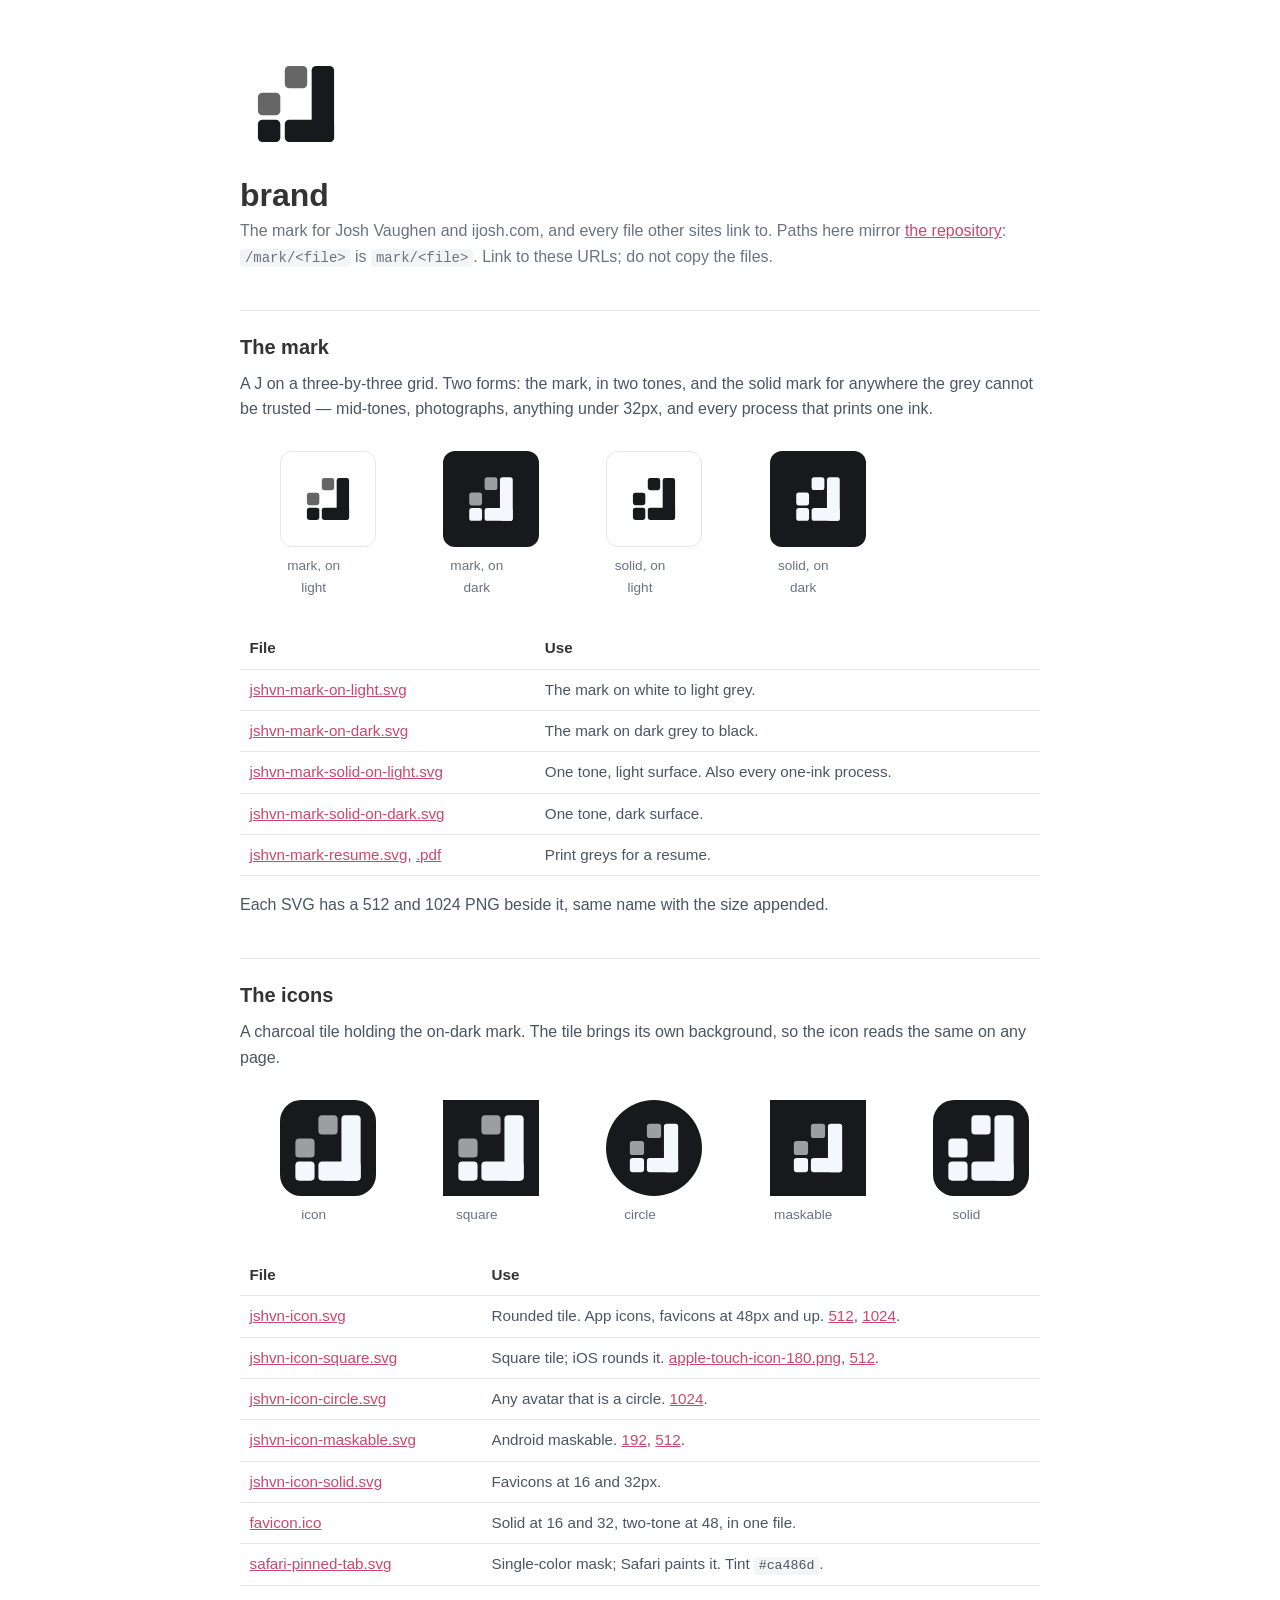
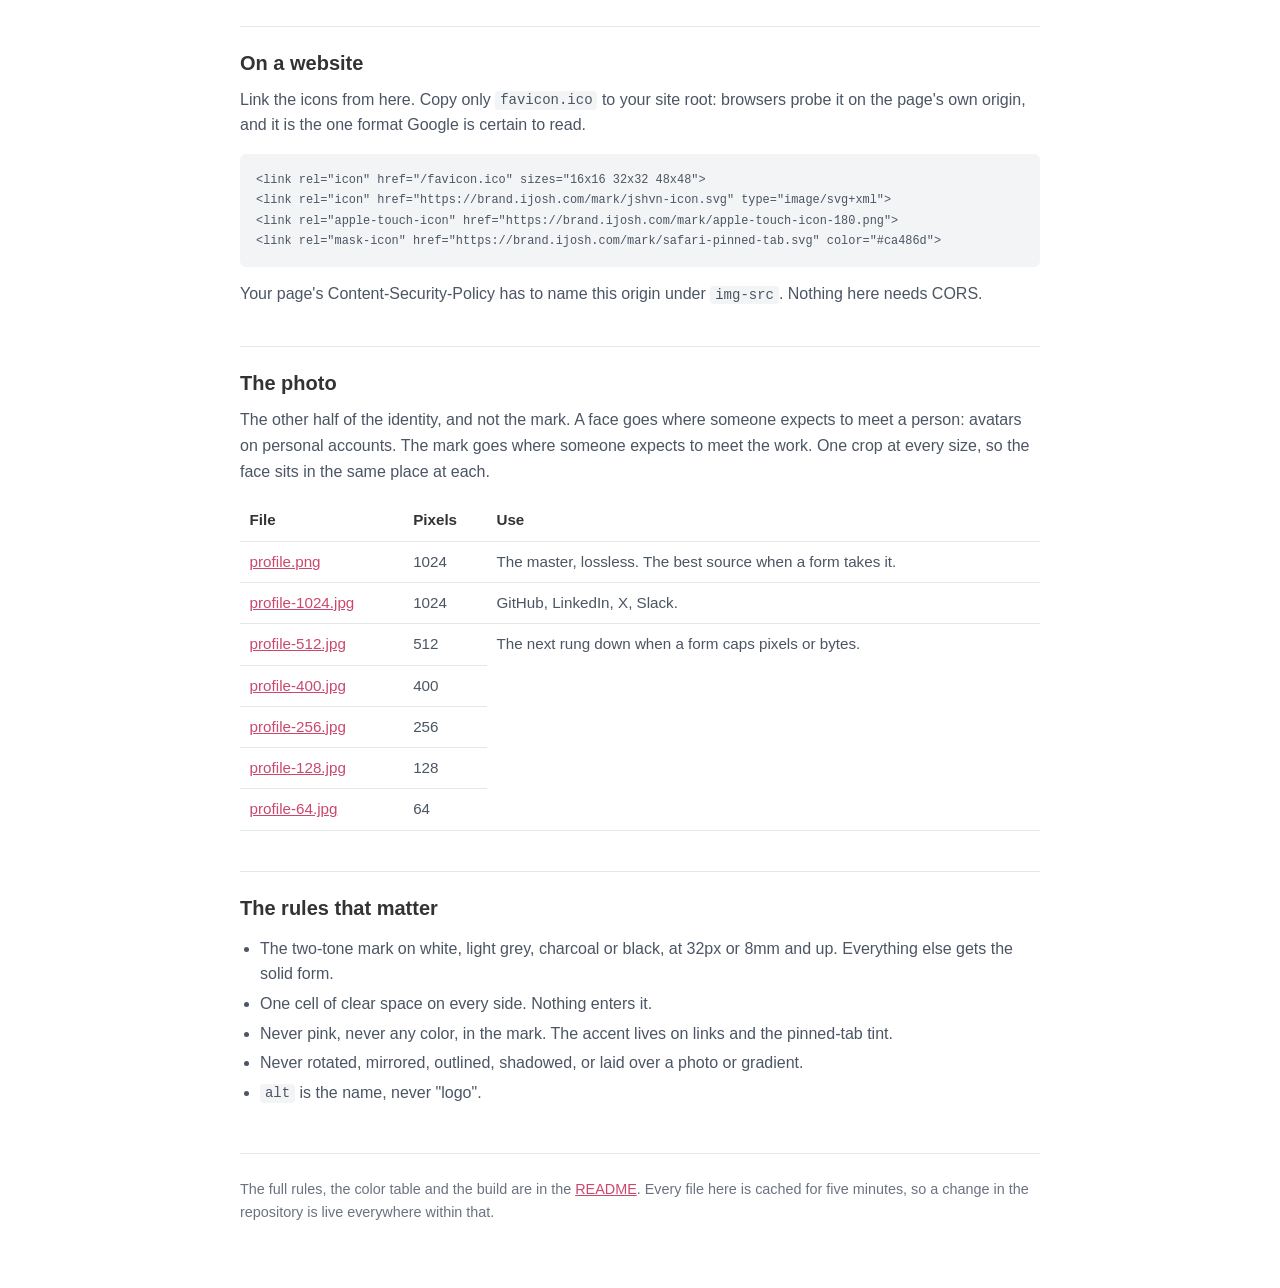
==== src/index.html @ 158d4d17 "feat(site): serve mark/ and photo/ at brand.ijosh.com via Cloudflare Pages A staging script copies t" ====
<!DOCTYPE html>
<html lang="en">
<head>
<meta charset="utf-8">
<meta name="viewport" content="width=device-width, initial-scale=1">
<title>brand</title>
<meta name="description" content="The mark for Josh Vaughen and ijosh.com, the rules for using it, and every file other sites link to.">
<link rel="icon" href="/mark/favicon.ico" sizes="16x16 32x32 48x48">
<link rel="icon" href="/mark/jshvn-icon.svg" type="image/svg+xml">
<style>
  :root {
    color-scheme: light;
    --bg: #ffffff; --text: #333333; --muted: #6b7280; --body: #4b5563;
    --accent: #ca486d; --rule: #e5e7eb; --tile: #17191c; --tile-fg: #f4f7fb; --code: #f3f4f6;
  }
  @media (prefers-color-scheme: dark) {
    :root {
      color-scheme: dark;
      --bg: #17191c; --text: #f4f7fb; --muted: #9aa7b4; --body: #c6d0da;
      --accent: #e98aa3; --rule: #2a2d31; --code: #1f2226;
    }
  }
  * { box-sizing: border-box; }
  body {
    margin: 0; background: var(--bg); color: var(--body);
    font: 16px/1.6 -apple-system, BlinkMacSystemFont, "Segoe UI", Helvetica, Arial, sans-serif;
  }
  main { max-width: 52rem; margin: 0 auto; padding: 3rem 1rem 4rem; }
  h1, h2 { color: var(--text); line-height: 1.2; }
  h1 { font-size: 2rem; margin: 1rem 0 .25rem; }
  h2 { font-size: 1.25rem; margin: 2.5rem 0 .75rem; padding-top: 1.5rem; border-top: 1px solid var(--rule); }
  p { margin: .5rem 0 1rem; }
  a { color: var(--accent); }
  .lede { color: var(--muted); margin-top: 0; }
  header img { display: block; width: 112px; height: 112px; }
  table { border-collapse: collapse; width: 100%; margin: 1rem 0; font-size: .95rem; }
  th, td { text-align: left; vertical-align: top; padding: .5rem .6rem; border-bottom: 1px solid var(--rule); }
  th { color: var(--text); font-weight: 600; }
  td:first-child { white-space: nowrap; }
  code { font: .875em ui-monospace, SFMono-Regular, Menlo, monospace; background: var(--code); padding: .1em .35em; border-radius: 4px; }
  pre { background: var(--code); padding: 1rem; border-radius: 6px; overflow-x: auto; font-size: .85rem; line-height: 1.5; }
  pre code { background: none; padding: 0; }
  .swatches { display: grid; grid-template-columns: repeat(auto-fill, minmax(140px, 1fr)); gap: 1rem; margin: 1rem 0; }
  .swatch { text-align: center; font-size: .85rem; color: var(--muted); }
  .swatch img { display: block; width: 96px; height: 96px; margin: 0 auto .5rem; }
  .swatch.light img { background: #ffffff; padding: 16px; border-radius: 12px; border: 1px solid var(--rule); }
  .swatch.dark img  { background: var(--tile); padding: 16px; border-radius: 12px; }
  ul { padding-left: 1.25rem; }
  li { margin: .25rem 0; }
  footer { margin-top: 3rem; padding-top: 1.5rem; border-top: 1px solid var(--rule); color: var(--muted); font-size: .9rem; }
</style>
</head>
<body>
<main>
  <header>
    <picture>
      <source media="(prefers-color-scheme: dark)" srcset="/mark/jshvn-mark-on-dark.svg">
      <img src="/mark/jshvn-mark-on-light.svg" alt="Josh Vaughen" width="112" height="112">
    </picture>
    <h1>brand</h1>
    <p class="lede">The mark for Josh Vaughen and ijosh.com, and every file other sites link to. Paths here mirror <a href="https://github.com/jshvn/brand">the repository</a>: <code>/mark/&lt;file&gt;</code> is <code>mark/&lt;file&gt;</code>. Link to these URLs; do not copy the files.</p>
  </header>

  <h2>The mark</h2>
  <p>A J on a three-by-three grid. Two forms: the mark, in two tones, and the solid mark for anywhere the grey cannot be trusted &mdash; mid-tones, photographs, anything under 32px, and every process that prints one ink.</p>
  <div class="swatches">
    <figure class="swatch light"><img src="/mark/jshvn-mark-on-light.svg" alt="Josh Vaughen"><figcaption>mark, on light</figcaption></figure>
    <figure class="swatch dark"><img src="/mark/jshvn-mark-on-dark.svg" alt="Josh Vaughen"><figcaption>mark, on dark</figcaption></figure>
    <figure class="swatch light"><img src="/mark/jshvn-mark-solid-on-light.svg" alt="Josh Vaughen"><figcaption>solid, on light</figcaption></figure>
    <figure class="swatch dark"><img src="/mark/jshvn-mark-solid-on-dark.svg" alt="Josh Vaughen"><figcaption>solid, on dark</figcaption></figure>
  </div>
  <table>
    <tr><th>File</th><th>Use</th></tr>
    <tr><td><a href="/mark/jshvn-mark-on-light.svg">jshvn-mark-on-light.svg</a></td><td>The mark on white to light grey.</td></tr>
    <tr><td><a href="/mark/jshvn-mark-on-dark.svg">jshvn-mark-on-dark.svg</a></td><td>The mark on dark grey to black.</td></tr>
    <tr><td><a href="/mark/jshvn-mark-solid-on-light.svg">jshvn-mark-solid-on-light.svg</a></td><td>One tone, light surface. Also every one-ink process.</td></tr>
    <tr><td><a href="/mark/jshvn-mark-solid-on-dark.svg">jshvn-mark-solid-on-dark.svg</a></td><td>One tone, dark surface.</td></tr>
    <tr><td><a href="/mark/jshvn-mark-resume.svg">jshvn-mark-resume.svg</a>, <a href="/mark/jshvn-mark-resume.pdf">.pdf</a></td><td>Print greys for a resume.</td></tr>
  </table>
  <p>Each SVG has a 512 and 1024 PNG beside it, same name with the size appended.</p>

  <h2>The icons</h2>
  <p>A charcoal tile holding the on-dark mark. The tile brings its own background, so the icon reads the same on any page.</p>
  <div class="swatches">
    <figure class="swatch"><img src="/mark/jshvn-icon.svg" alt="Josh Vaughen"><figcaption>icon</figcaption></figure>
    <figure class="swatch"><img src="/mark/jshvn-icon-square.svg" alt="Josh Vaughen"><figcaption>square</figcaption></figure>
    <figure class="swatch"><img src="/mark/jshvn-icon-circle.svg" alt="Josh Vaughen"><figcaption>circle</figcaption></figure>
    <figure class="swatch"><img src="/mark/jshvn-icon-maskable.svg" alt="Josh Vaughen"><figcaption>maskable</figcaption></figure>
    <figure class="swatch"><img src="/mark/jshvn-icon-solid.svg" alt="Josh Vaughen"><figcaption>solid</figcaption></figure>
  </div>
  <table>
    <tr><th>File</th><th>Use</th></tr>
    <tr><td><a href="/mark/jshvn-icon.svg">jshvn-icon.svg</a></td><td>Rounded tile. App icons, favicons at 48px and up. <a href="/mark/jshvn-icon-512.png">512</a>, <a href="/mark/jshvn-icon-1024.png">1024</a>.</td></tr>
    <tr><td><a href="/mark/jshvn-icon-square.svg">jshvn-icon-square.svg</a></td><td>Square tile; iOS rounds it. <a href="/mark/apple-touch-icon-180.png">apple-touch-icon-180.png</a>, <a href="/mark/jshvn-icon-square-512.png">512</a>.</td></tr>
    <tr><td><a href="/mark/jshvn-icon-circle.svg">jshvn-icon-circle.svg</a></td><td>Any avatar that is a circle. <a href="/mark/jshvn-icon-circle-1024.png">1024</a>.</td></tr>
    <tr><td><a href="/mark/jshvn-icon-maskable.svg">jshvn-icon-maskable.svg</a></td><td>Android maskable. <a href="/mark/jshvn-icon-maskable-192.png">192</a>, <a href="/mark/jshvn-icon-maskable-512.png">512</a>.</td></tr>
    <tr><td><a href="/mark/jshvn-icon-solid.svg">jshvn-icon-solid.svg</a></td><td>Favicons at 16 and 32px.</td></tr>
    <tr><td><a href="/mark/favicon.ico">favicon.ico</a></td><td>Solid at 16 and 32, two-tone at 48, in one file.</td></tr>
    <tr><td><a href="/mark/safari-pinned-tab.svg">safari-pinned-tab.svg</a></td><td>Single-color mask; Safari paints it. Tint <code>#ca486d</code>.</td></tr>
  </table>

  <h2>On a website</h2>
  <p>Link the icons from here. Copy only <code>favicon.ico</code> to your site root: browsers probe it on the page's own origin, and it is the one format Google is certain to read.</p>
<pre><code>&lt;link rel="icon" href="/favicon.ico" sizes="16x16 32x32 48x48"&gt;
&lt;link rel="icon" href="https://brand.ijosh.com/mark/jshvn-icon.svg" type="image/svg+xml"&gt;
&lt;link rel="apple-touch-icon" href="https://brand.ijosh.com/mark/apple-touch-icon-180.png"&gt;
&lt;link rel="mask-icon" href="https://brand.ijosh.com/mark/safari-pinned-tab.svg" color="#ca486d"&gt;</code></pre>
  <p>Your page's Content-Security-Policy has to name this origin under <code>img-src</code>. Nothing here needs CORS.</p>

  <h2>The photo</h2>
  <p>The other half of the identity, and not the mark. A face goes where someone expects to meet a person: avatars on personal accounts. The mark goes where someone expects to meet the work. One crop at every size, so the face sits in the same place at each.</p>
  <table>
    <tr><th>File</th><th>Pixels</th><th>Use</th></tr>
    <tr><td><a href="/photo/profile.png">profile.png</a></td><td>1024</td><td>The master, lossless. The best source when a form takes it.</td></tr>
    <tr><td><a href="/photo/profile-1024.jpg">profile-1024.jpg</a></td><td>1024</td><td>GitHub, LinkedIn, X, Slack.</td></tr>
    <tr><td><a href="/photo/profile-512.jpg">profile-512.jpg</a></td><td>512</td><td rowspan="5">The next rung down when a form caps pixels or bytes.</td></tr>
    <tr><td><a href="/photo/profile-400.jpg">profile-400.jpg</a></td><td>400</td></tr>
    <tr><td><a href="/photo/profile-256.jpg">profile-256.jpg</a></td><td>256</td></tr>
    <tr><td><a href="/photo/profile-128.jpg">profile-128.jpg</a></td><td>128</td></tr>
    <tr><td><a href="/photo/profile-64.jpg">profile-64.jpg</a></td><td>64</td></tr>
  </table>

  <h2>The rules that matter</h2>
  <ul>
    <li>The two-tone mark on white, light grey, charcoal or black, at 32px or 8mm and up. Everything else gets the solid form.</li>
    <li>One cell of clear space on every side. Nothing enters it.</li>
    <li>Never pink, never any color, in the mark. The accent lives on links and the pinned-tab tint.</li>
    <li>Never rotated, mirrored, outlined, shadowed, or laid over a photo or gradient.</li>
    <li><code>alt</code> is the name, never "logo".</li>
  </ul>

  <footer>
    The full rules, the color table and the build are in the <a href="https://github.com/jshvn/brand#readme">README</a>. Every file here is cached for five minutes, so a change in the repository is live everywhere within that.
  </footer>
</main>
</body>
</html>
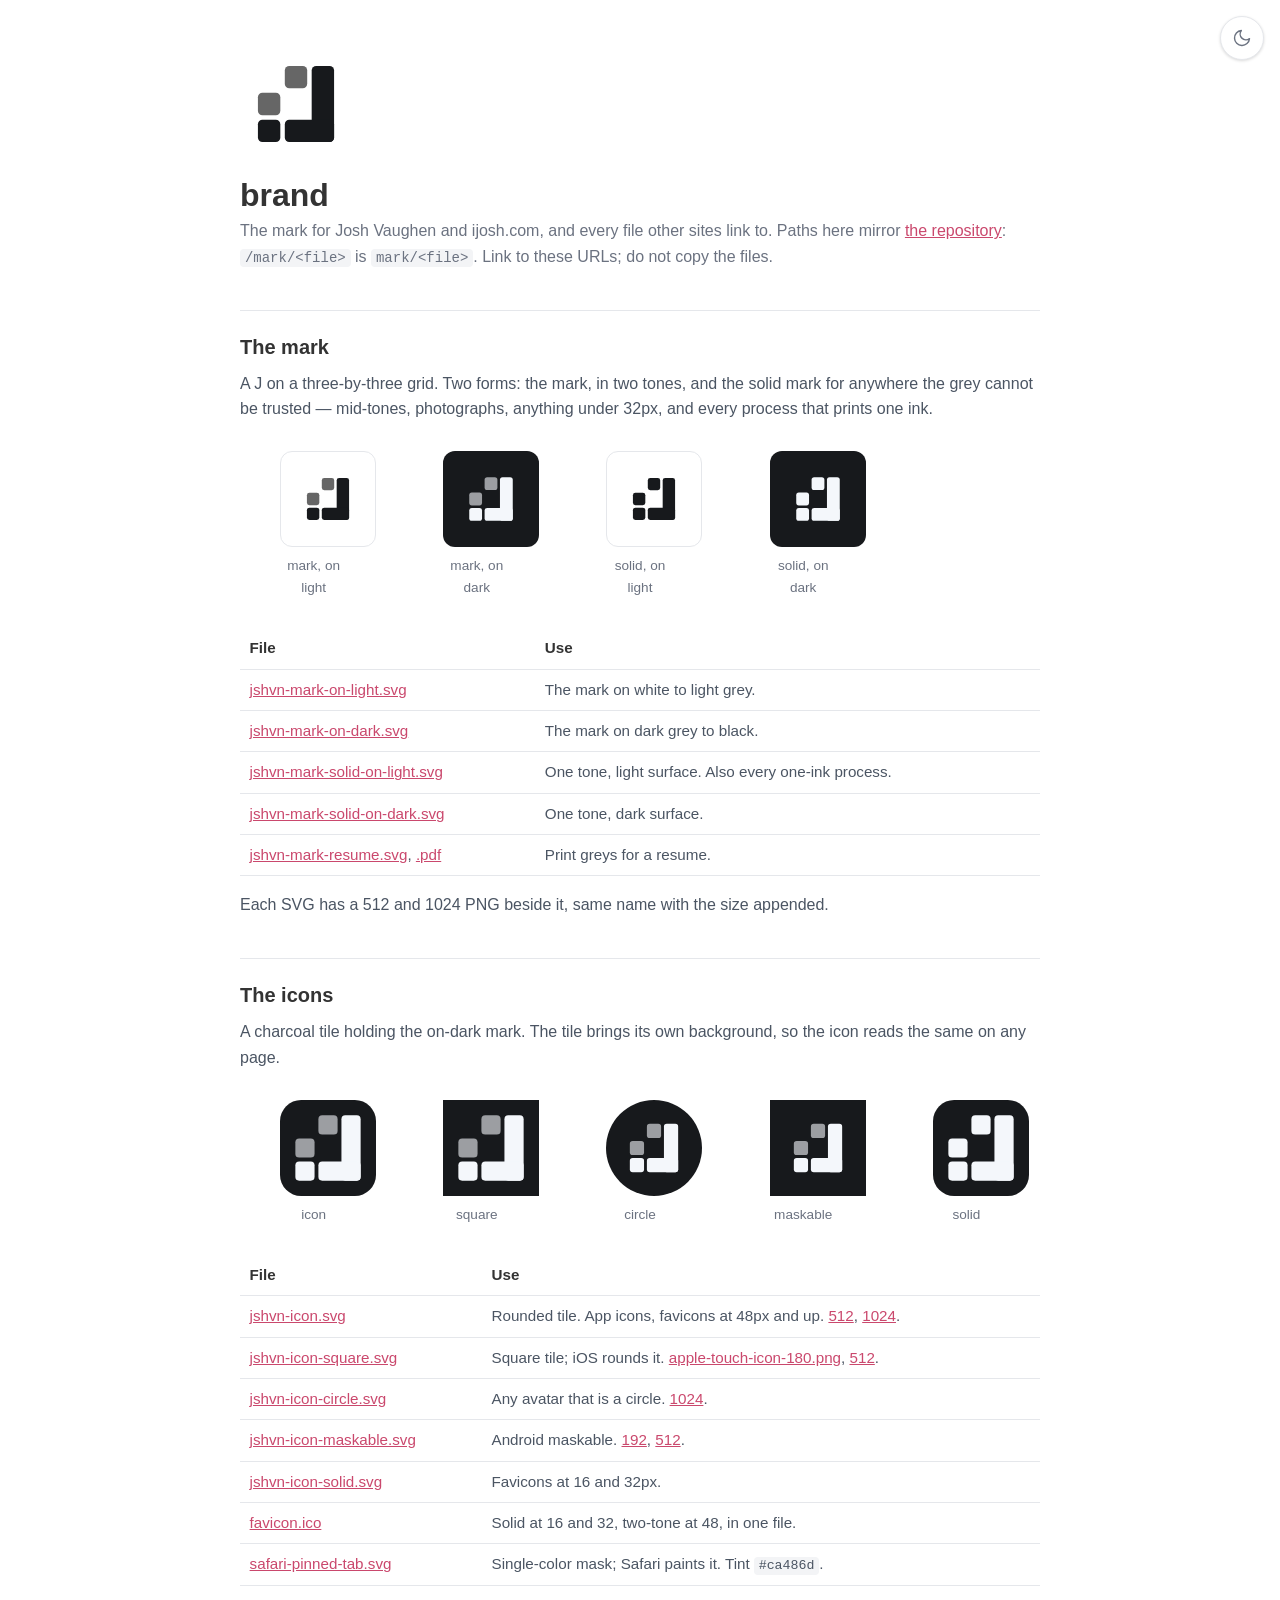
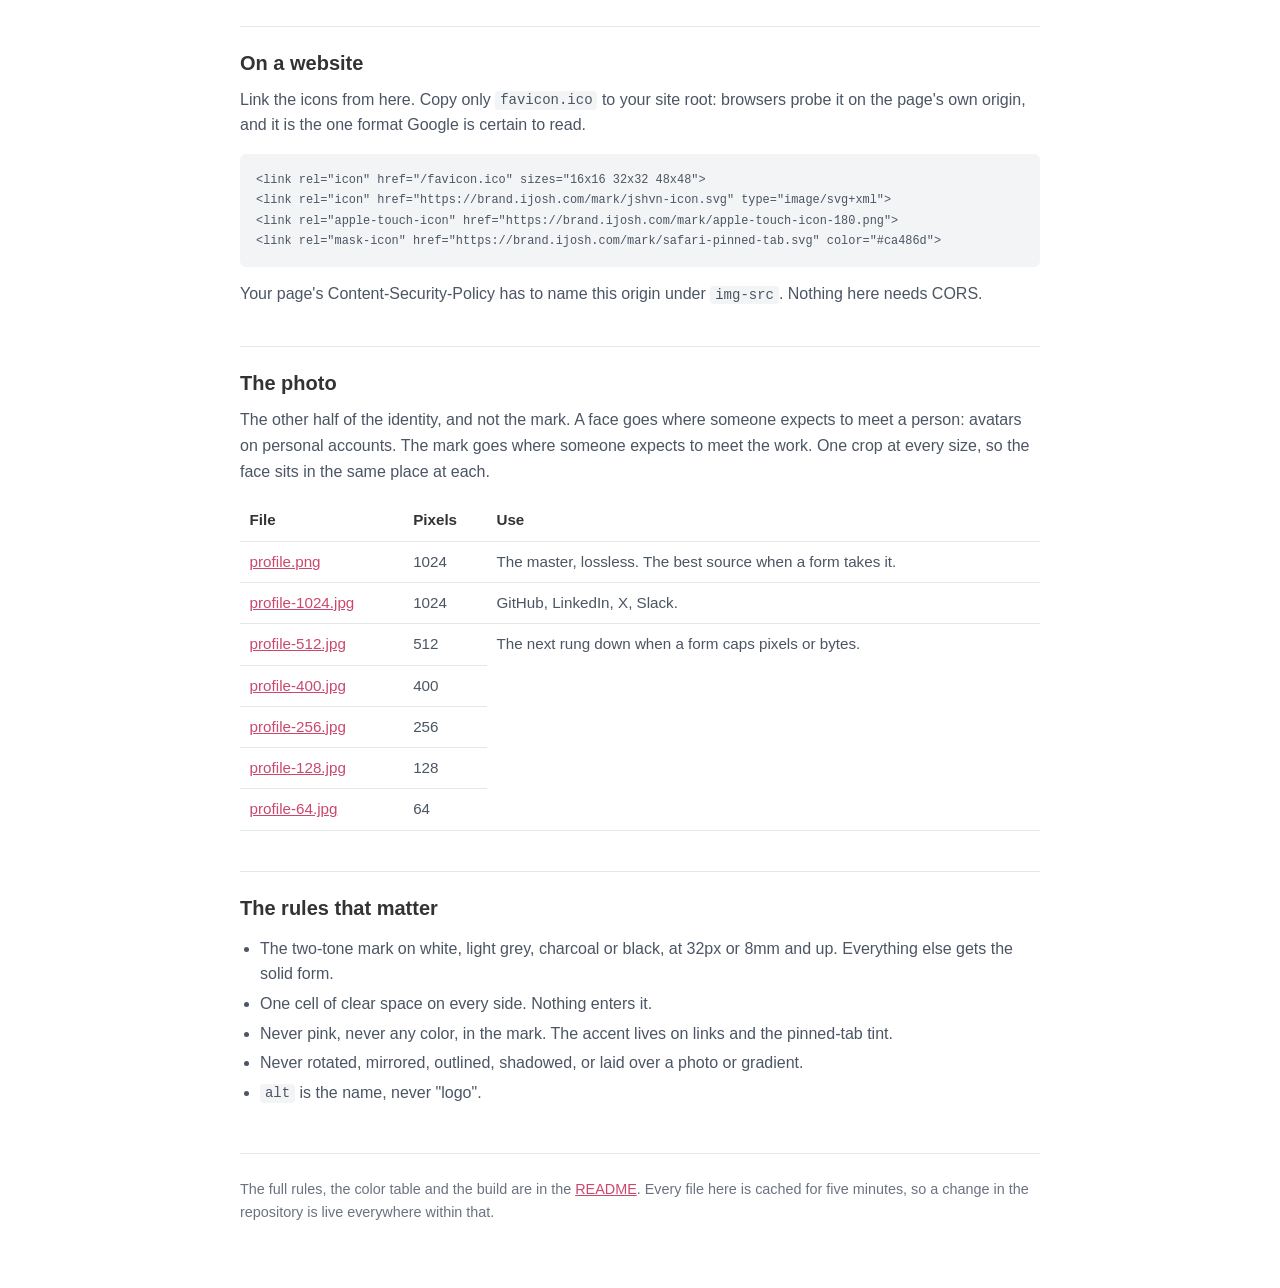
==== commit 1a158906: "feat(site): add a theme toggle to the brand index page The page followed prefers-color-scheme with n" ====
--- a/src/index.html
+++ b/src/index.html
@@ -7,19 +7,36 @@
 <meta name="description" content="The mark for Josh Vaughen and ijosh.com, the rules for using it, and every file other sites link to.">
 <link rel="icon" href="/mark/favicon.ico" sizes="16x16 32x32 48x48">
 <link rel="icon" href="/mark/jshvn-icon.svg" type="image/svg+xml">
+<script>
+  // Before first paint, so a remembered theme never flashes the other one.
+  try { if (localStorage.theme) document.documentElement.dataset.theme = localStorage.theme; } catch (e) {}
+</script>
 <style>
   :root {
     color-scheme: light;
     --bg: #ffffff; --text: #333333; --muted: #6b7280; --body: #4b5563;
     --accent: #ca486d; --rule: #e5e7eb; --tile: #17191c; --tile-fg: #f4f7fb; --code: #f3f4f6;
+    --on-light: block; --on-dark: none;
   }
+  /* The system preference, unless the toggle has pinned the page to light. */
   @media (prefers-color-scheme: dark) {
-    :root {
+    :root:not([data-theme="light"]) {
       color-scheme: dark;
       --bg: #17191c; --text: #f4f7fb; --muted: #9aa7b4; --body: #c6d0da;
       --accent: #e98aa3; --rule: #2a2d31; --code: #1f2226;
+      --on-light: none; --on-dark: block;
     }
   }
+  :root[data-theme="dark"] {
+    color-scheme: dark;
+    --bg: #17191c; --text: #f4f7fb; --muted: #9aa7b4; --body: #c6d0da;
+    --accent: #e98aa3; --rule: #2a2d31; --code: #1f2226;
+    --on-light: none; --on-dark: block;
+  }
+  /* Artwork that comes in two cuts. CSS cannot swap an image source, so both ship
+     and the theme picks one; display:none keeps the other out of the a11y tree. */
+  .on-light { display: var(--on-light); }
+  .on-dark { display: var(--on-dark); }
   * { box-sizing: border-box; }
   body {
     margin: 0; background: var(--bg); color: var(--body);
@@ -32,7 +49,7 @@
   p { margin: .5rem 0 1rem; }
   a { color: var(--accent); }
   .lede { color: var(--muted); margin-top: 0; }
-  header img { display: block; width: 112px; height: 112px; }
+  header img { width: 112px; height: 112px; }
   table { border-collapse: collapse; width: 100%; margin: 1rem 0; font-size: .95rem; }
   th, td { text-align: left; vertical-align: top; padding: .5rem .6rem; border-bottom: 1px solid var(--rule); }
   th { color: var(--text); font-weight: 600; }
@@ -47,16 +64,23 @@
   .swatch.dark img  { background: var(--tile); padding: 16px; border-radius: 12px; }
   ul { padding-left: 1.25rem; }
   li { margin: .25rem 0; }
+  #theme {
+    position: fixed; top: 1rem; right: 1rem; width: 2.75rem; height: 2.75rem; padding: 0;
+    display: grid; place-items: center; cursor: pointer;
+    background: var(--bg); color: var(--muted);
+    border: 1px solid var(--rule); border-radius: 50%; box-shadow: 0 1px 3px rgb(0 0 0 / .15);
+  }
+  #theme:hover { color: var(--text); }
+  #theme:focus-visible { outline: 2px solid var(--accent); outline-offset: 2px; }
+  #theme[hidden] { display: none; }
   footer { margin-top: 3rem; padding-top: 1.5rem; border-top: 1px solid var(--rule); color: var(--muted); font-size: .9rem; }
 </style>
 </head>
 <body>
 <main>
   <header>
-    <picture>
-      <source media="(prefers-color-scheme: dark)" srcset="/mark/jshvn-mark-on-dark.svg">
-      <img src="/mark/jshvn-mark-on-light.svg" alt="Josh Vaughen" width="112" height="112">
-    </picture>
+    <img class="on-light" src="/mark/jshvn-mark-on-light.svg" alt="Josh Vaughen" width="112" height="112">
+    <img class="on-dark" src="/mark/jshvn-mark-on-dark.svg" alt="Josh Vaughen" width="112" height="112">
     <h1>brand</h1>
     <p class="lede">The mark for Josh Vaughen and ijosh.com, and every file other sites link to. Paths here mirror <a href="https://github.com/jshvn/brand">the repository</a>: <code>/mark/&lt;file&gt;</code> is <code>mark/&lt;file&gt;</code>. Link to these URLs; do not copy the files.</p>
   </header>
@@ -133,5 +157,22 @@
     The full rules, the color table and the build are in the <a href="https://github.com/jshvn/brand#readme">README</a>. Every file here is cached for five minutes, so a change in the repository is live everywhere within that.
   </footer>
 </main>
+
+<button id="theme" type="button" aria-label="Switch between the light and dark theme" hidden>
+  <svg class="on-light" width="20" height="20" viewBox="0 0 24 24" fill="none" stroke="currentColor" stroke-width="1.7" stroke-linecap="round" stroke-linejoin="round" aria-hidden="true"><path d="M21 12.8A9 9 0 1 1 11.2 3a7 7 0 0 0 9.8 9.8z"/></svg>
+  <svg class="on-dark" width="20" height="20" viewBox="0 0 24 24" fill="none" stroke="currentColor" stroke-width="1.7" stroke-linecap="round" stroke-linejoin="round" aria-hidden="true"><circle cx="12" cy="12" r="4.2"/><path d="M12 2v2.4M12 19.6V22M2 12h2.4M19.6 12H22M4.9 4.9l1.7 1.7M17.4 17.4l1.7 1.7M19.1 4.9l-1.7 1.7M6.6 17.4l-1.7 1.7"/></svg>
+</button>
+<script>
+  // The toggle only works with script, so it only appears with script.
+  const button = document.getElementById("theme");
+  button.hidden = false;
+  button.addEventListener("click", () => {
+    // color-scheme is set by both themes, so the computed value is what the reader
+    // is looking at right now -- system preference included, on the first click.
+    const next = getComputedStyle(document.documentElement).colorScheme === "dark" ? "light" : "dark";
+    document.documentElement.dataset.theme = next;
+    try { localStorage.theme = next; } catch (e) {}
+  });
+</script>
 </body>
 </html>
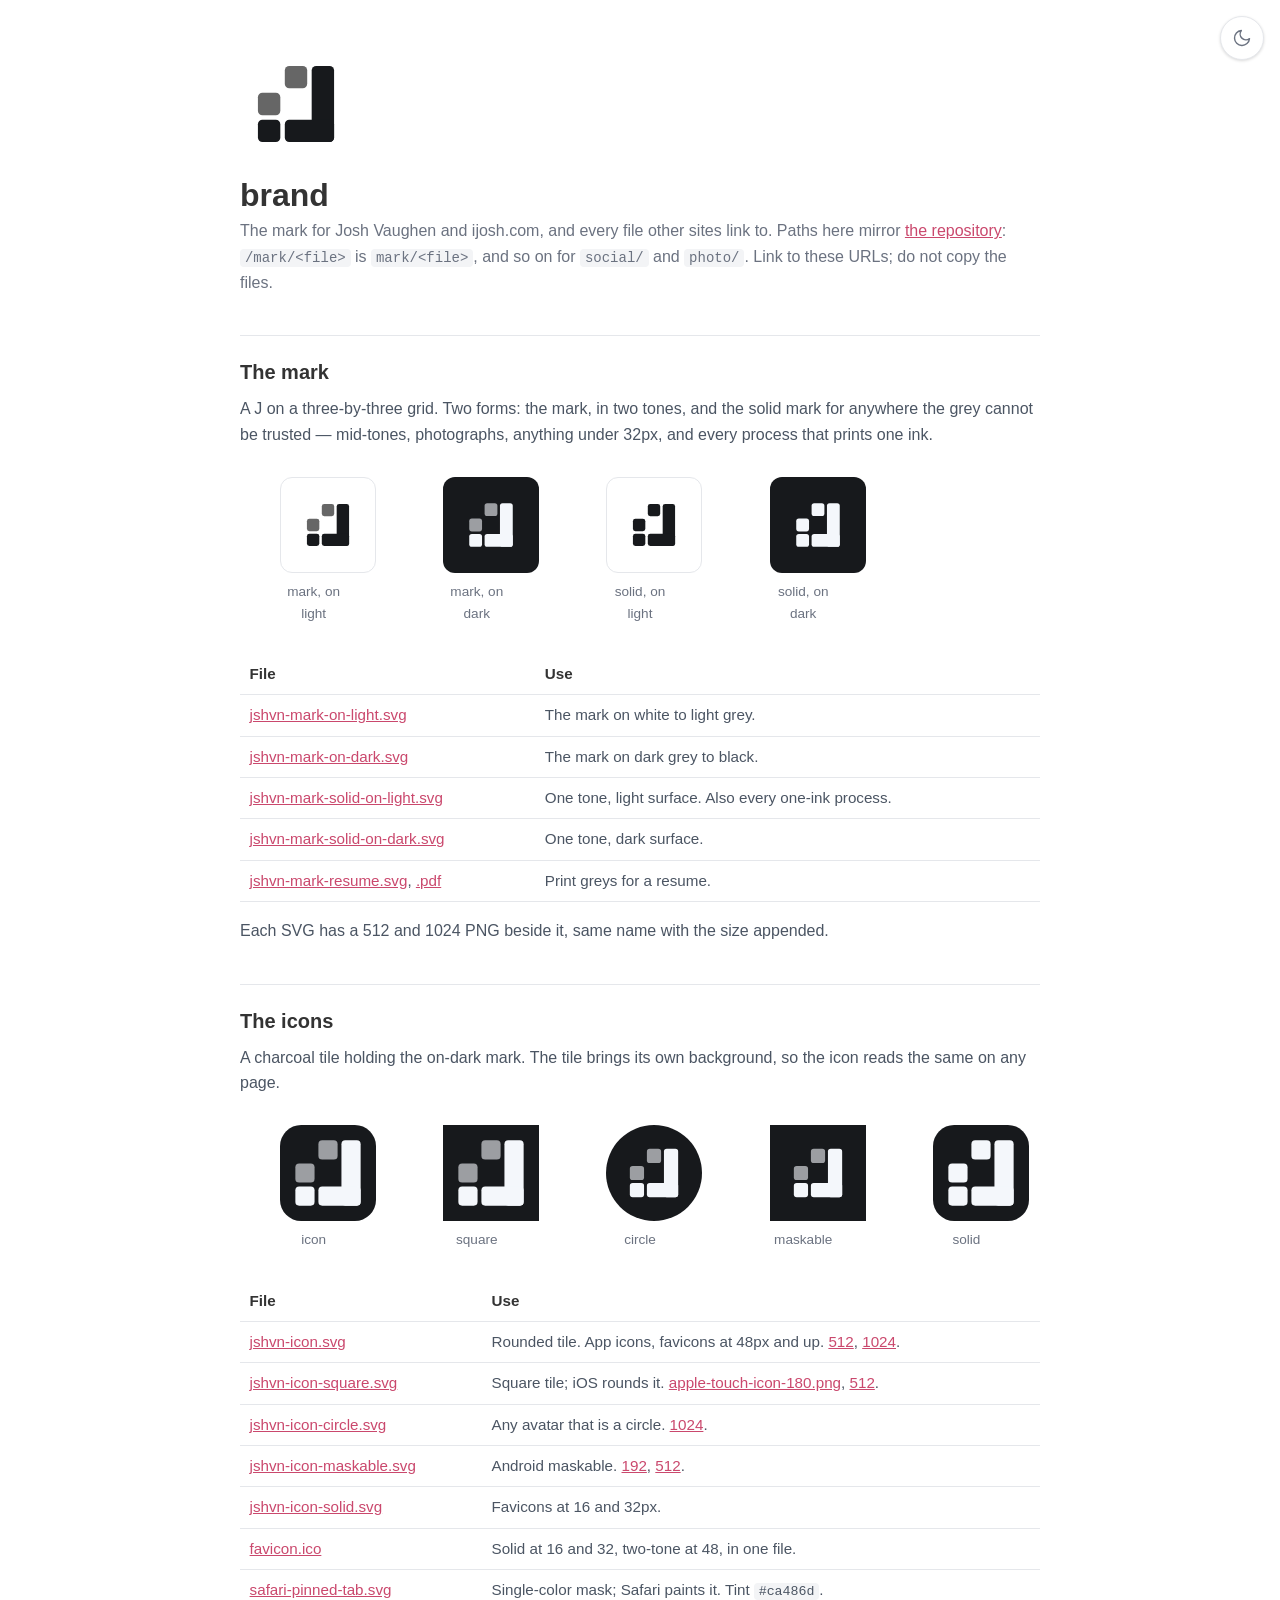
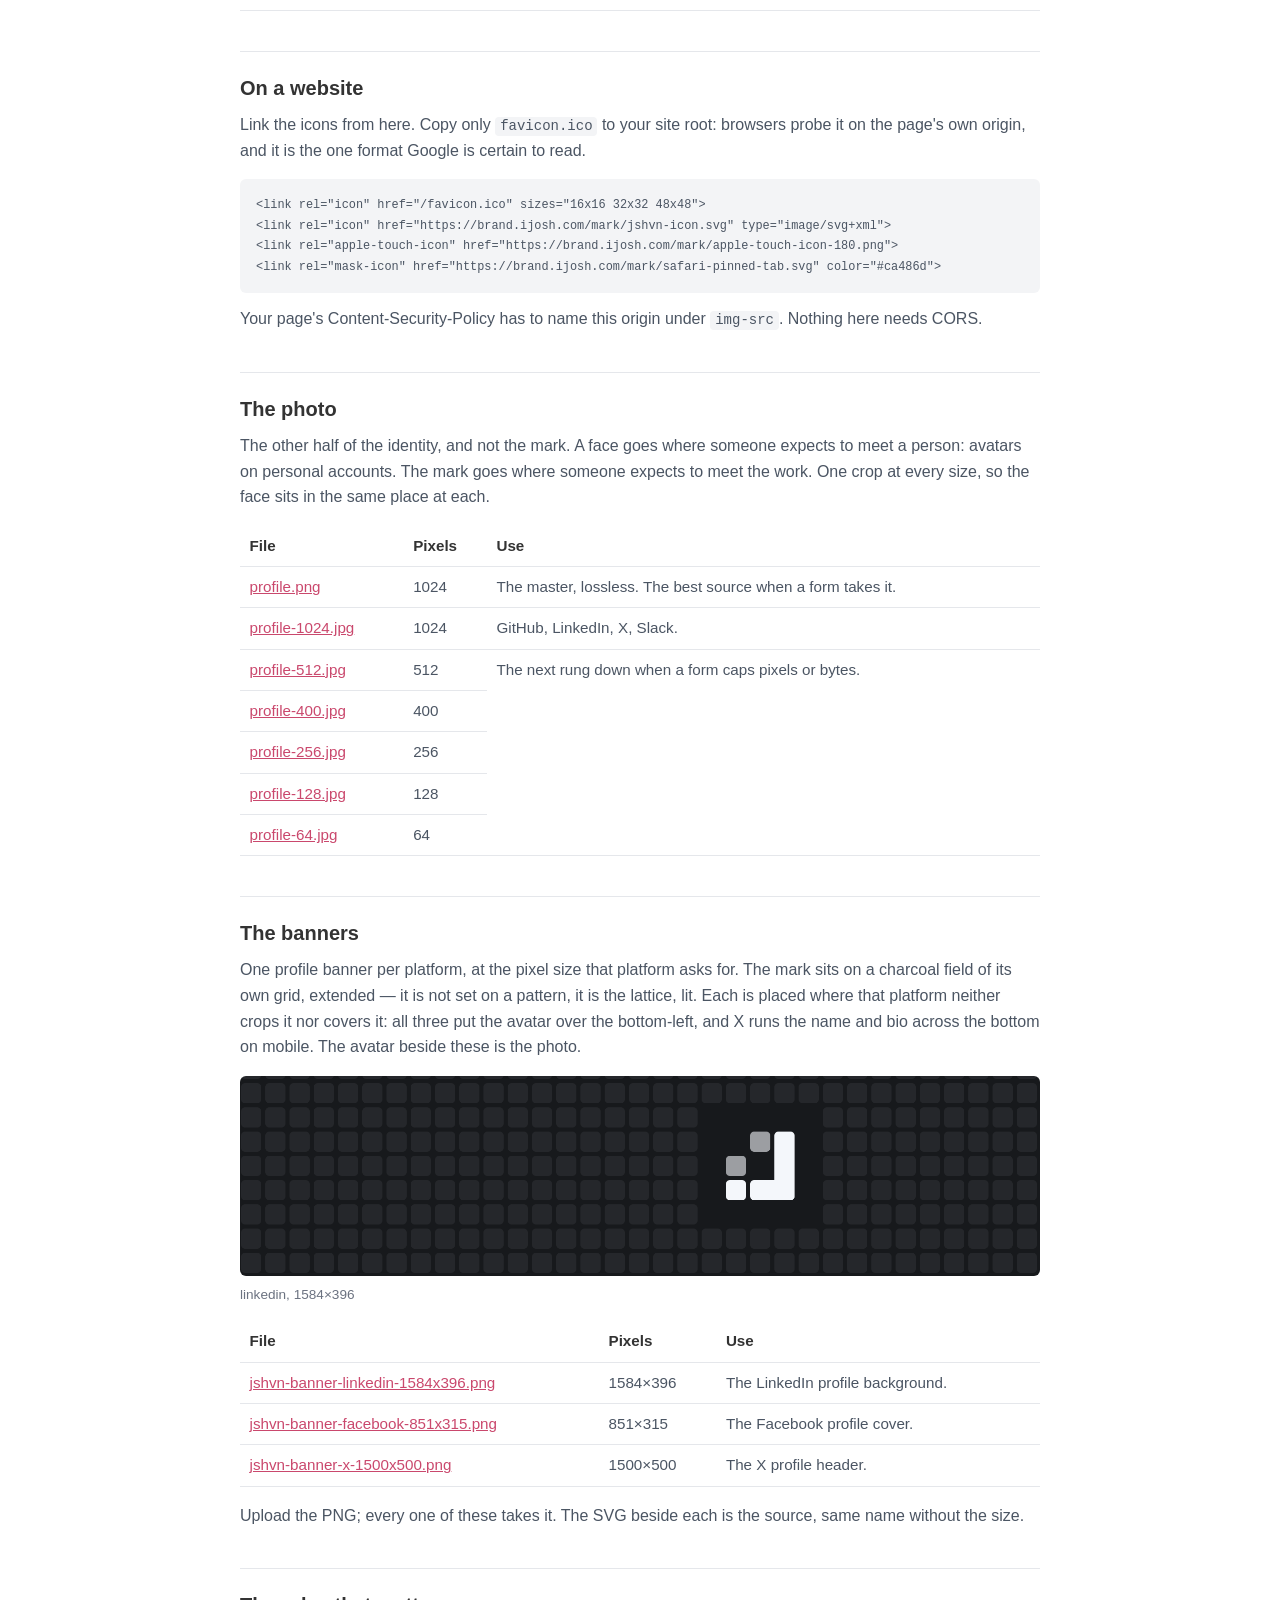
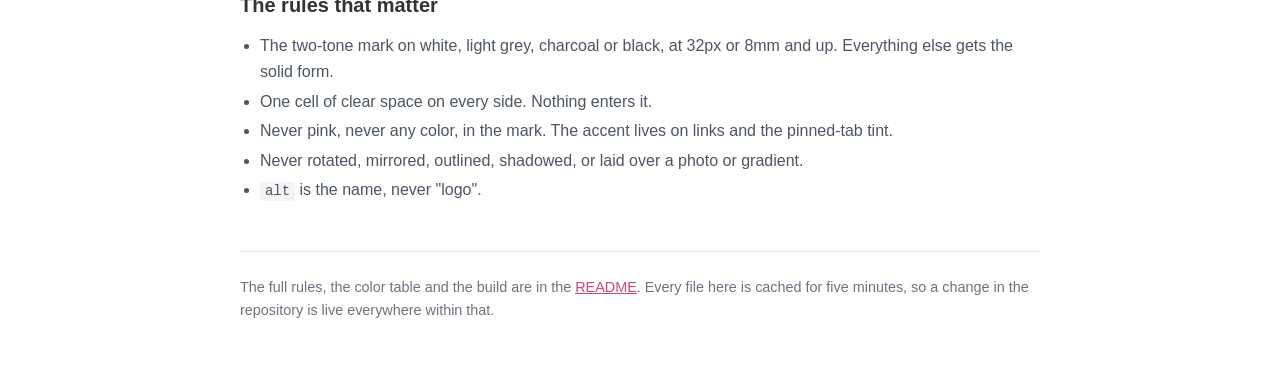
==== commit a040d7ec: "feat(social): add LinkedIn, Facebook and X profile banners Each banner sets the mark on a charcoal f" ====
--- a/src/index.html
+++ b/src/index.html
@@ -62,6 +62,9 @@
   .swatch img { display: block; width: 96px; height: 96px; margin: 0 auto .5rem; }
   .swatch.light img { background: #ffffff; padding: 16px; border-radius: 12px; border: 1px solid var(--rule); }
   .swatch.dark img  { background: var(--tile); padding: 16px; border-radius: 12px; }
+  .banner { margin: 1rem 0; }
+  .banner img { display: block; width: 100%; height: auto; border-radius: 6px; }
+  .banner figcaption { color: var(--muted); font-size: .85rem; margin-top: .5rem; }
   ul { padding-left: 1.25rem; }
   li { margin: .25rem 0; }
   #theme {
@@ -82,7 +85,7 @@
     <img class="on-light" src="/mark/jshvn-mark-on-light.svg" alt="Josh Vaughen" width="112" height="112">
     <img class="on-dark" src="/mark/jshvn-mark-on-dark.svg" alt="Josh Vaughen" width="112" height="112">
     <h1>brand</h1>
-    <p class="lede">The mark for Josh Vaughen and ijosh.com, and every file other sites link to. Paths here mirror <a href="https://github.com/jshvn/brand">the repository</a>: <code>/mark/&lt;file&gt;</code> is <code>mark/&lt;file&gt;</code>. Link to these URLs; do not copy the files.</p>
+    <p class="lede">The mark for Josh Vaughen and ijosh.com, and every file other sites link to. Paths here mirror <a href="https://github.com/jshvn/brand">the repository</a>: <code>/mark/&lt;file&gt;</code> is <code>mark/&lt;file&gt;</code>, and so on for <code>social/</code> and <code>photo/</code>. Link to these URLs; do not copy the files.</p>
   </header>
 
   <h2>The mark</h2>
@@ -144,6 +147,20 @@
     <tr><td><a href="/photo/profile-64.jpg">profile-64.jpg</a></td><td>64</td></tr>
   </table>
 
+  <h2>The banners</h2>
+  <p>One profile banner per platform, at the pixel size that platform asks for. The mark sits on a charcoal field of its own grid, extended &mdash; it is not set on a pattern, it is the lattice, lit. Each is placed where that platform neither crops it nor covers it: all three put the avatar over the bottom-left, and X runs the name and bio across the bottom on mobile. The avatar beside these is the photo.</p>
+  <figure class="banner">
+    <img src="/social/jshvn-banner-linkedin-1584x396.png" alt="Josh Vaughen" width="1584" height="396">
+    <figcaption>linkedin, 1584&times;396</figcaption>
+  </figure>
+  <table>
+    <tr><th>File</th><th>Pixels</th><th>Use</th></tr>
+    <tr><td><a href="/social/jshvn-banner-linkedin-1584x396.png">jshvn-banner-linkedin-1584x396.png</a></td><td>1584&times;396</td><td>The LinkedIn profile background.</td></tr>
+    <tr><td><a href="/social/jshvn-banner-facebook-851x315.png">jshvn-banner-facebook-851x315.png</a></td><td>851&times;315</td><td>The Facebook profile cover.</td></tr>
+    <tr><td><a href="/social/jshvn-banner-x-1500x500.png">jshvn-banner-x-1500x500.png</a></td><td>1500&times;500</td><td>The X profile header.</td></tr>
+  </table>
+  <p>Upload the PNG; every one of these takes it. The SVG beside each is the source, same name without the size.</p>
+
   <h2>The rules that matter</h2>
   <ul>
     <li>The two-tone mark on white, light grey, charcoal or black, at 32px or 8mm and up. Everything else gets the solid form.</li>
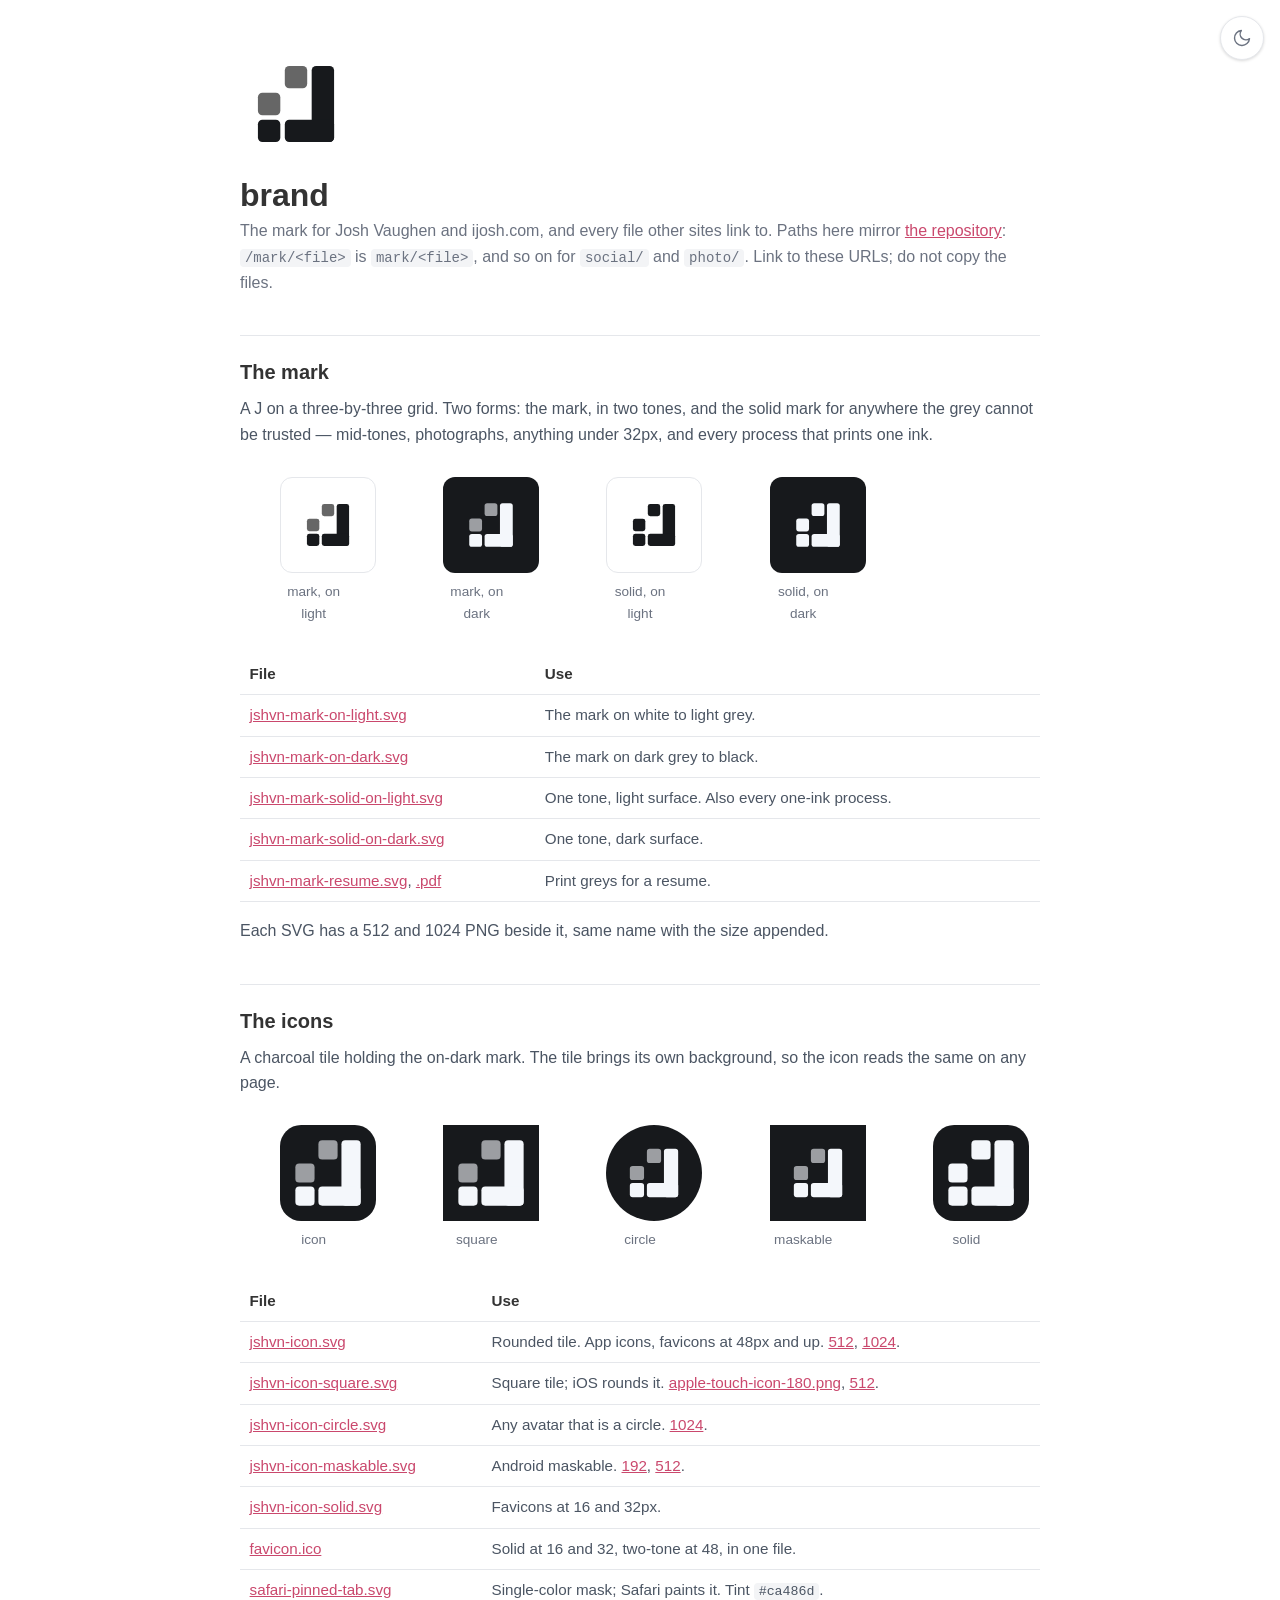
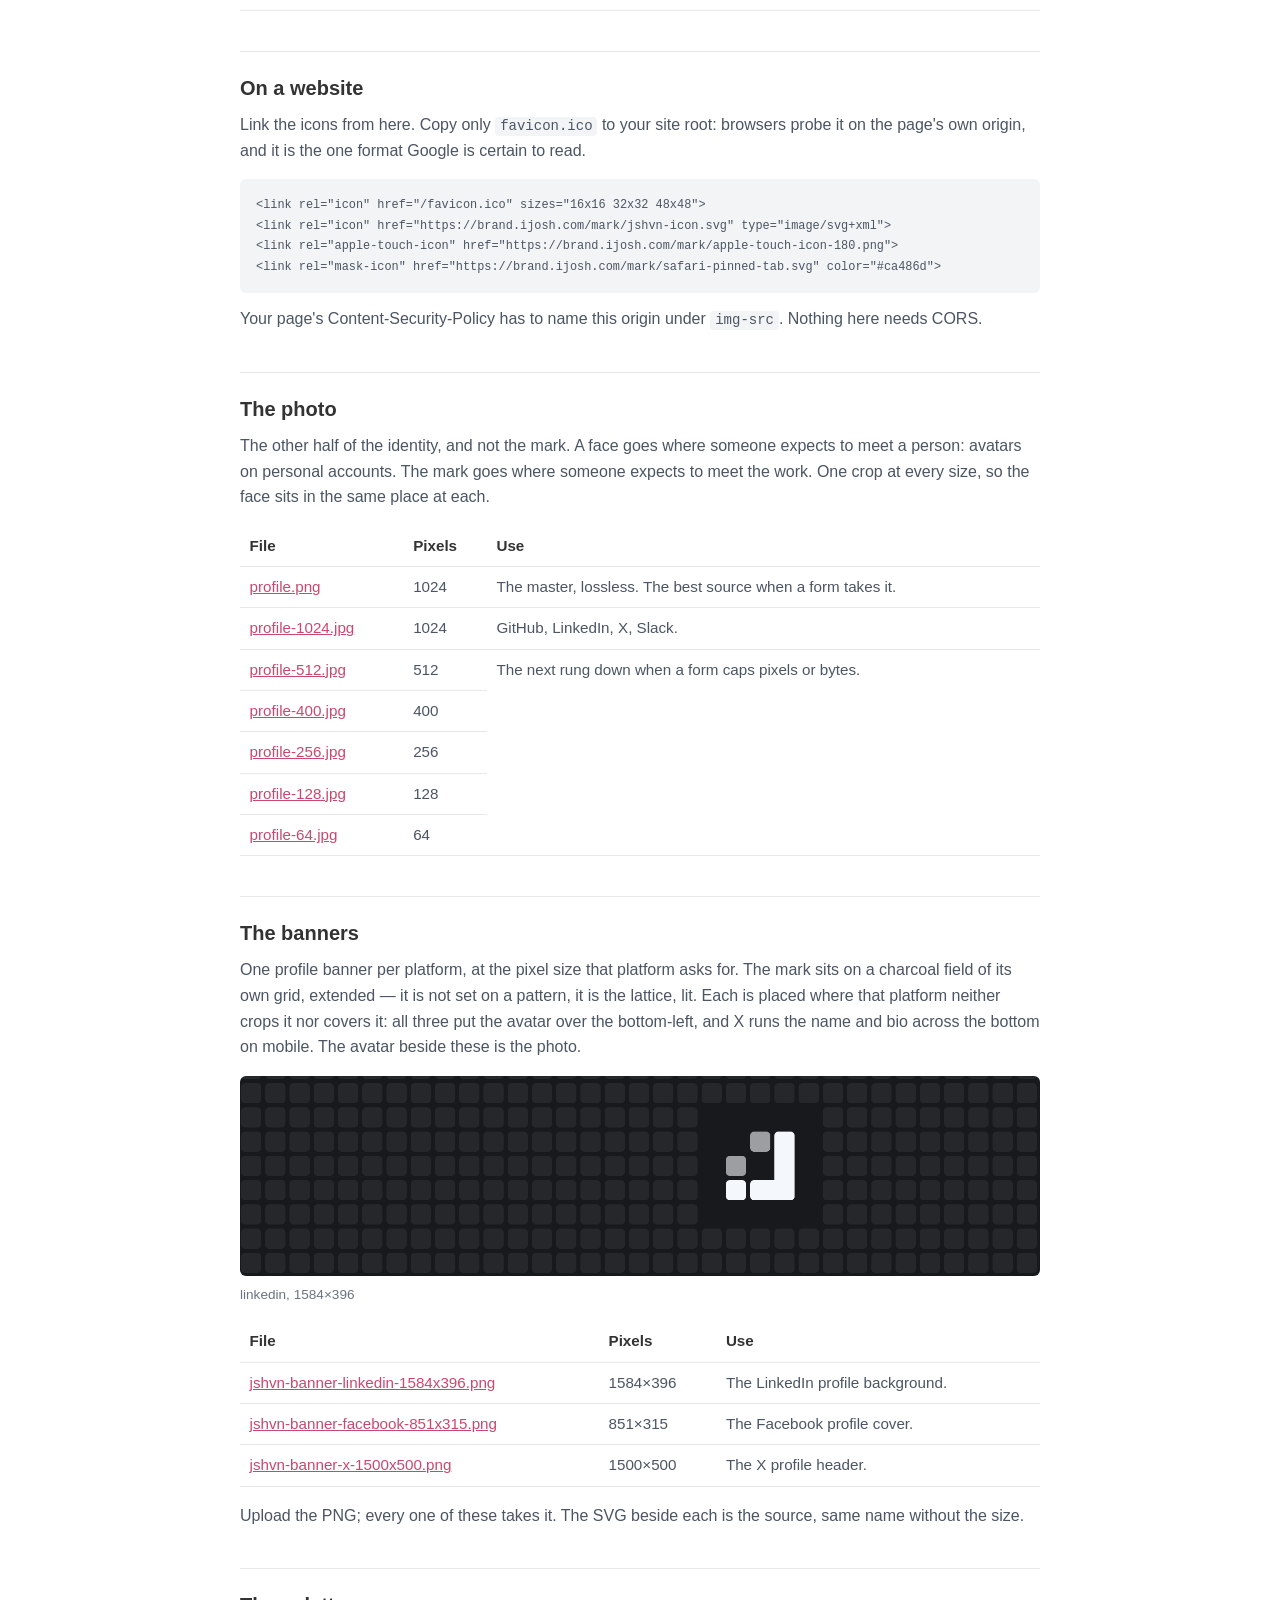
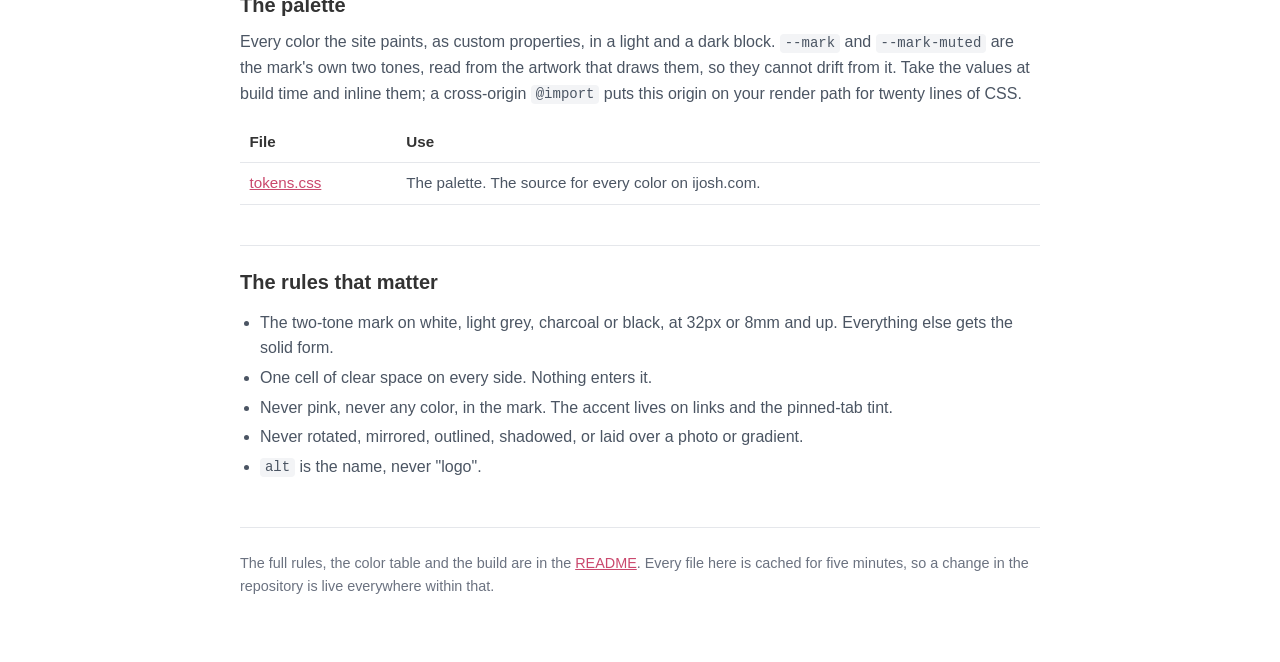
==== commit e60222a3: "feat(site): serve tokens.css at brand.ijosh.com The palette is this repository's, and nothing here m" ====
--- a/src/index.html
+++ b/src/index.html
@@ -161,6 +161,13 @@
   </table>
   <p>Upload the PNG; every one of these takes it. The SVG beside each is the source, same name without the size.</p>
 
+  <h2>The palette</h2>
+  <p>Every color the site paints, as custom properties, in a light and a dark block. <code>--mark</code> and <code>--mark-muted</code> are the mark's own two tones, read from the artwork that draws them, so they cannot drift from it. Take the values at build time and inline them; a cross-origin <code>@import</code> puts this origin on your render path for twenty lines of CSS.</p>
+  <table>
+    <tr><th>File</th><th>Use</th></tr>
+    <tr><td><a href="/tokens.css">tokens.css</a></td><td>The palette. The source for every color on ijosh.com.</td></tr>
+  </table>
+
   <h2>The rules that matter</h2>
   <ul>
     <li>The two-tone mark on white, light grey, charcoal or black, at 32px or 8mm and up. Everything else gets the solid form.</li>
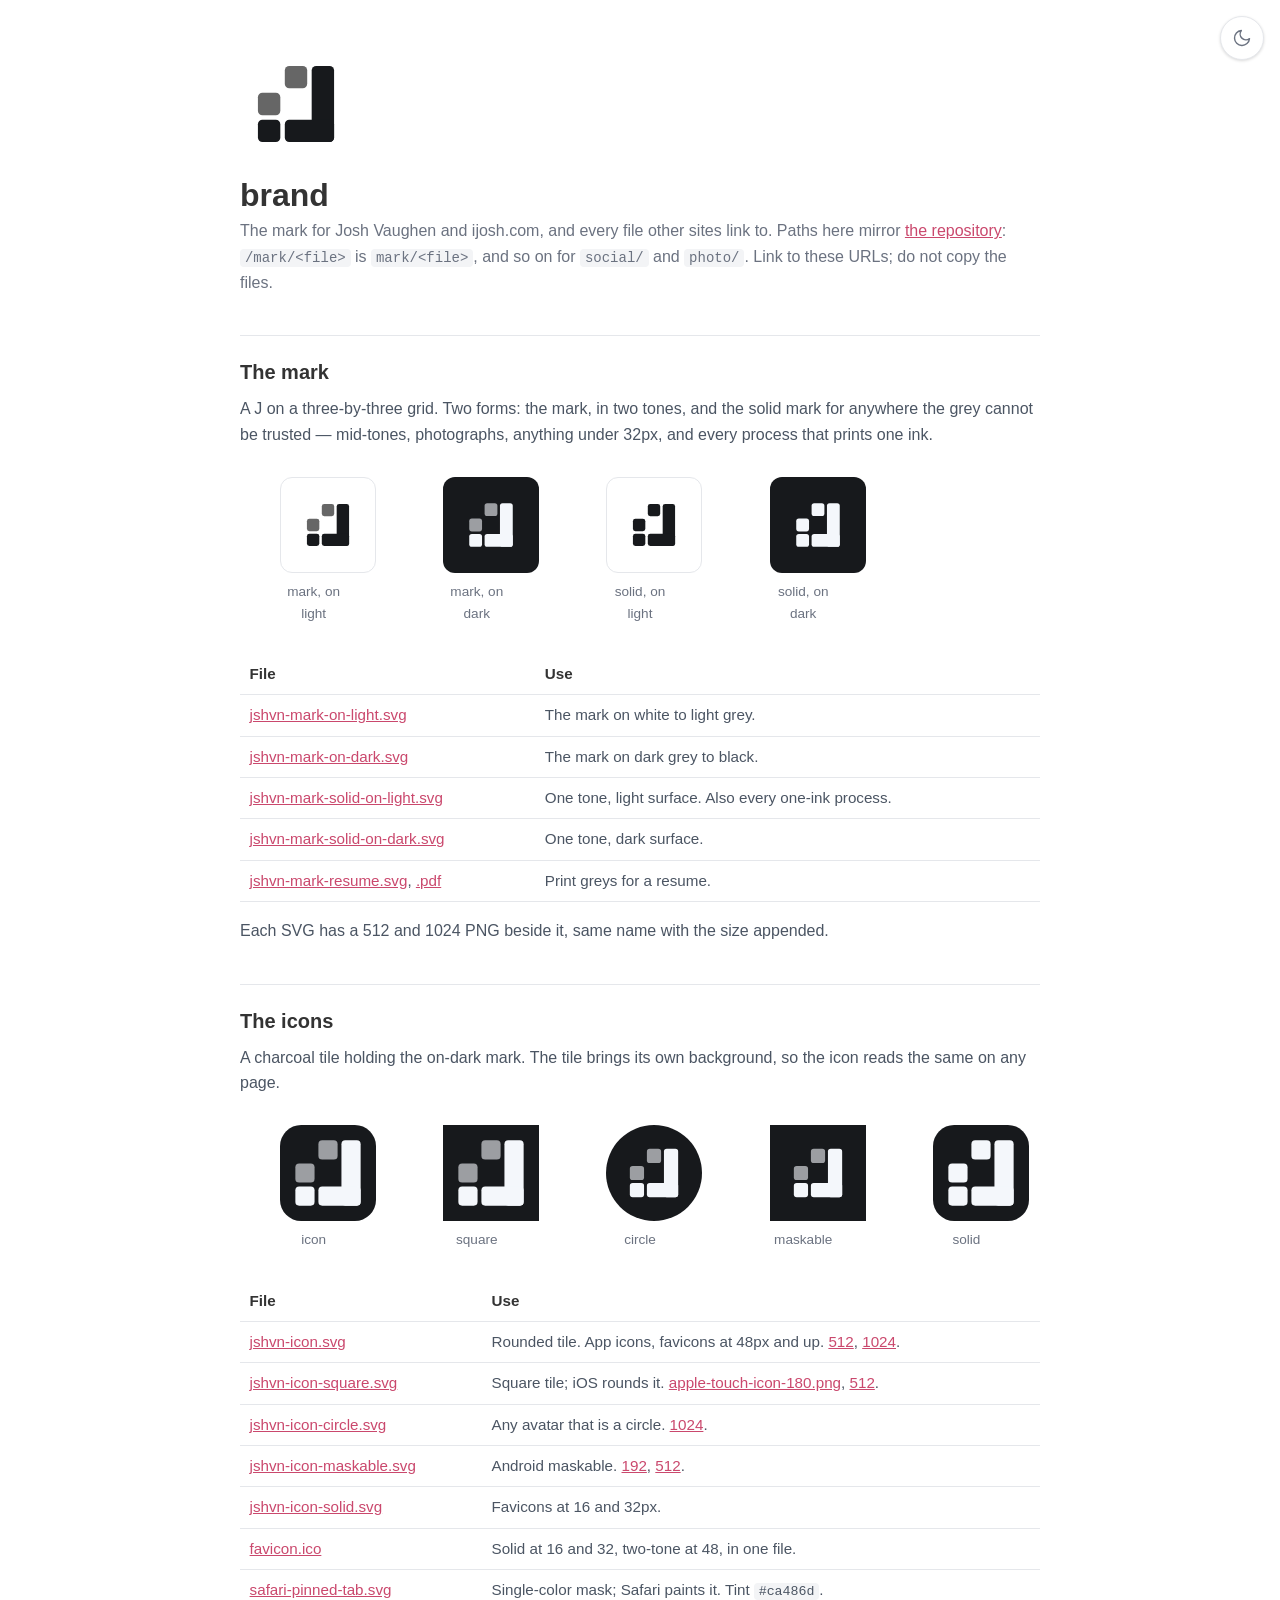
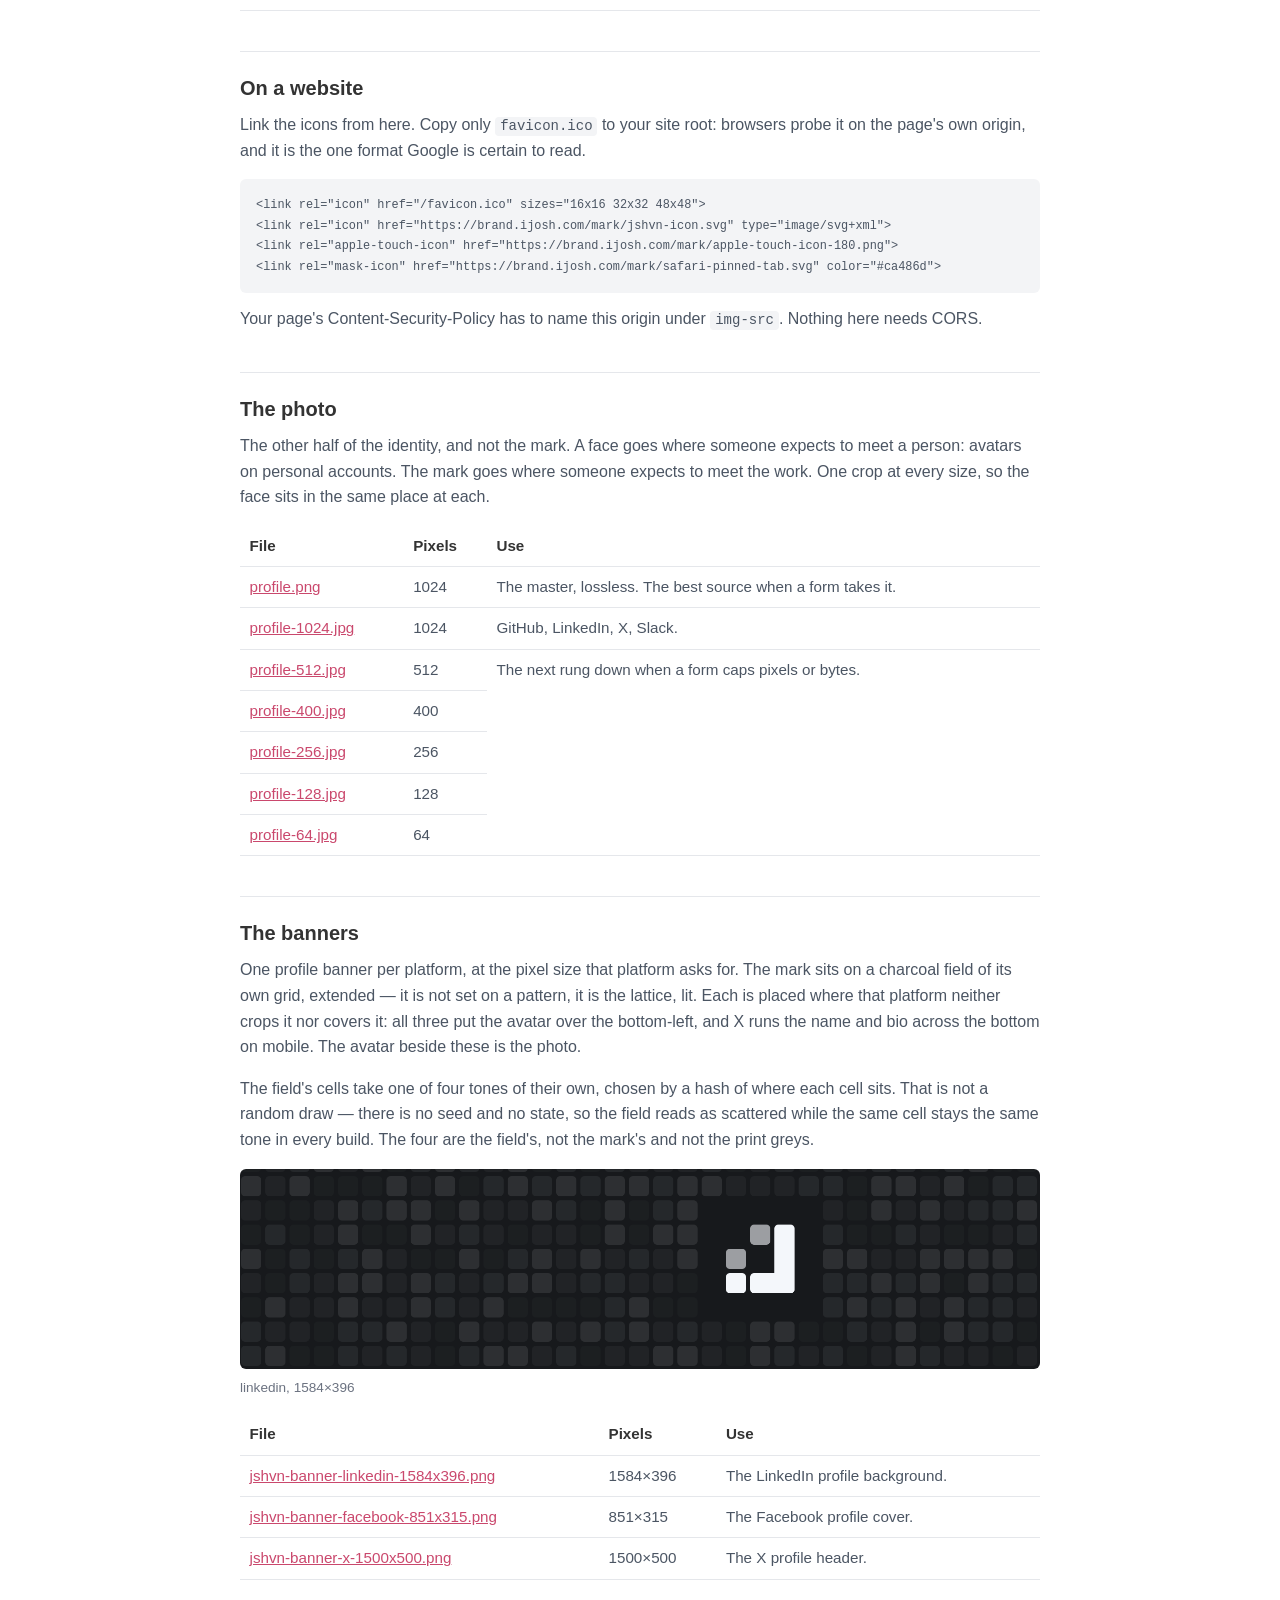
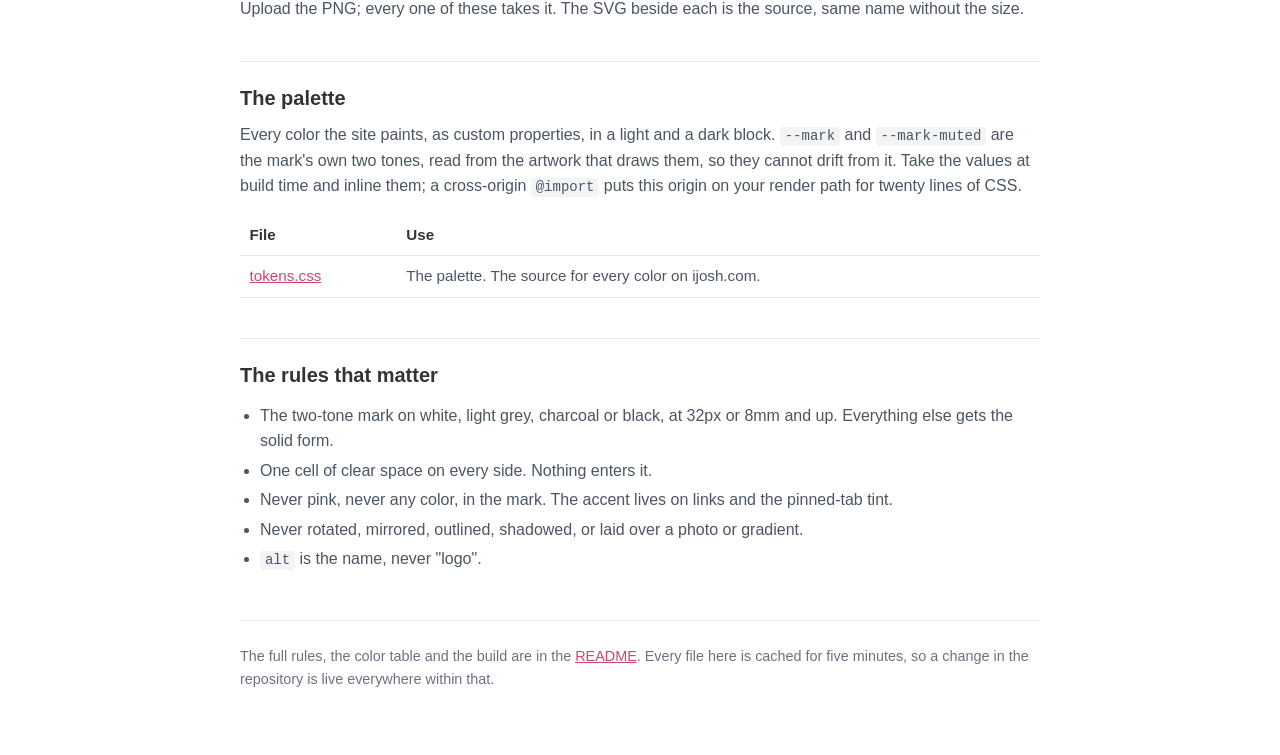
==== commit 24c5ee29: "feat(social): give the banner field four tones, picked by position A field of identical cells reads " ====
--- a/src/index.html
+++ b/src/index.html
@@ -149,6 +149,7 @@
 
   <h2>The banners</h2>
   <p>One profile banner per platform, at the pixel size that platform asks for. The mark sits on a charcoal field of its own grid, extended &mdash; it is not set on a pattern, it is the lattice, lit. Each is placed where that platform neither crops it nor covers it: all three put the avatar over the bottom-left, and X runs the name and bio across the bottom on mobile. The avatar beside these is the photo.</p>
+  <p>The field's cells take one of four tones of their own, chosen by a hash of where each cell sits. That is not a random draw &mdash; there is no seed and no state, so the field reads as scattered while the same cell stays the same tone in every build. The four are the field's, not the mark's and not the print greys.</p>
   <figure class="banner">
     <img src="/social/jshvn-banner-linkedin-1584x396.png" alt="Josh Vaughen" width="1584" height="396">
     <figcaption>linkedin, 1584&times;396</figcaption>
